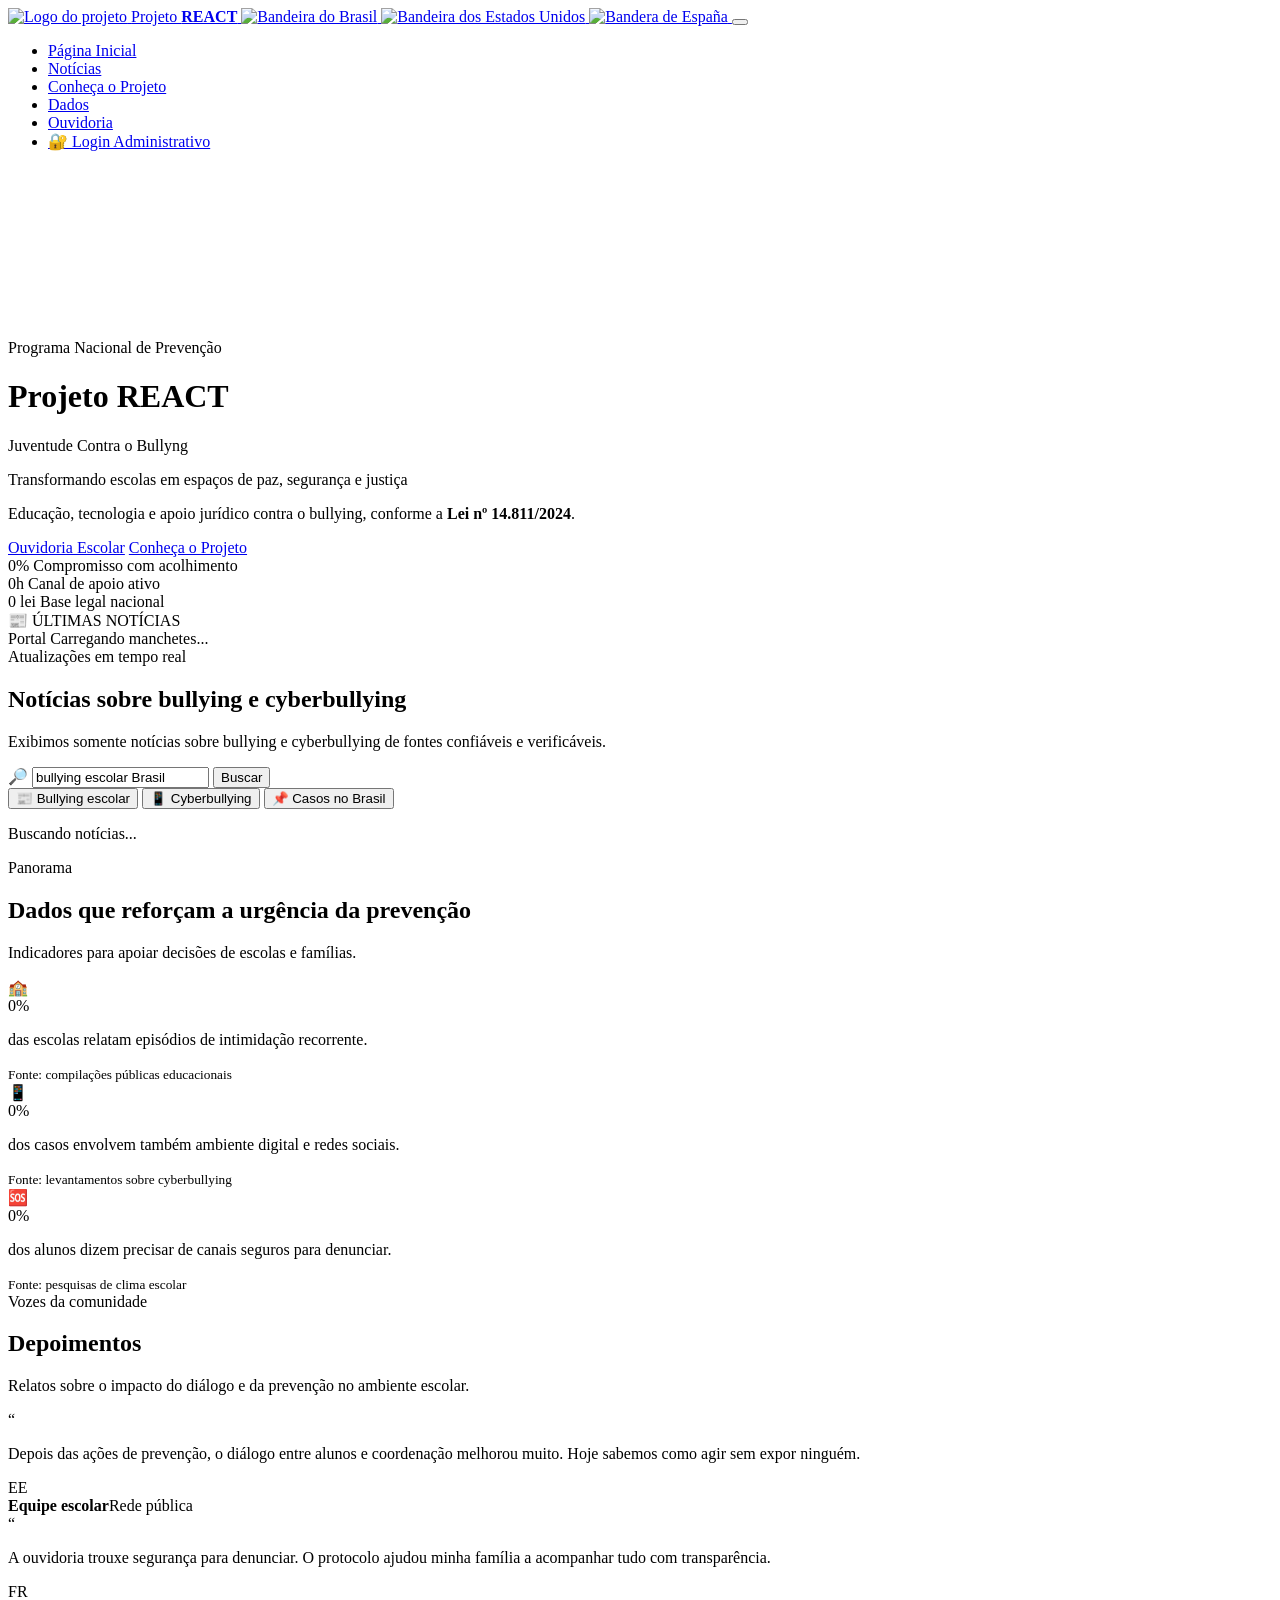
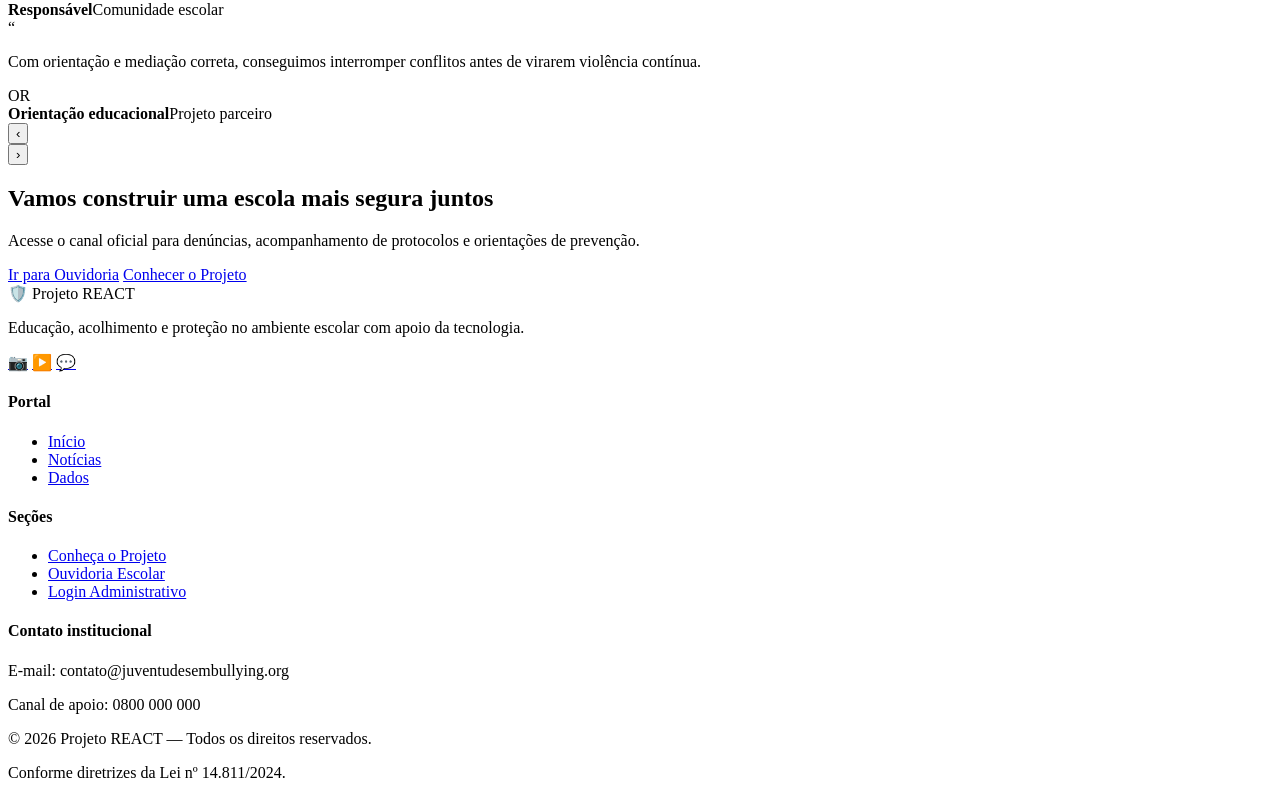
==== index.html @ 17a351f0 "Add files via upload" ====
<!DOCTYPE html>
<html lang="pt-BR">
<head>
  <meta charset="UTF-8">
  <meta name="viewport" content="width=device-width, initial-scale=1.0">
  <title>Projeto REACT — Transformando escolas em espaços de paz</title>
  <meta name="description" content="Portal Projeto REACT: ouvidoria escolar, notícias, orientação e prevenção conforme a Lei nº 14.811/2024.">
  <link rel="preconnect" href="https://fonts.googleapis.com">
  <link rel="preconnect" href="https://fonts.gstatic.com" crossorigin>
  <link href="https://fonts.googleapis.com/css2?family=Inter:wght@400;500;600;700;800&family=Sora:wght@600;700;800&display=swap" rel="stylesheet">
  <link rel="stylesheet" href="styles.css">
</head>
<body>
  <nav class="navbar" id="navbar">
    <div class="container nav-container">
      <a href="#inicio" class="nav-logo">
        <img src="assets/logo-projeto.png" alt="Logo do projeto" class="logo-project-image" loading="eager" decoding="async">
        <span class="logo-text">Projeto <strong>REACT</strong></span>
        <img src="https://upload.wikimedia.org/wikipedia/en/0/05/Flag_of_Brazil.svg" alt="Bandeira do Brasil" class="logo-flag js-lang-ptbr" title="Mudar idioma para Português (Brasil)" role="button" tabindex="0" loading="eager" decoding="async">
        <img src="https://upload.wikimedia.org/wikipedia/en/a/a4/Flag_of_the_United_States.svg" alt="Bandeira dos Estados Unidos" class="logo-flag js-lang-enus" title="Switch language to English (US)" role="button" tabindex="0" loading="eager" decoding="async">
        <img src="https://upload.wikimedia.org/wikipedia/en/9/9a/Flag_of_Spain.svg" alt="Bandera de España" class="logo-flag js-lang-eses" title="Cambiar idioma a Español (España)" role="button" tabindex="0" loading="eager" decoding="async">
      </a>

      <button class="nav-toggle" id="navToggle" type="button" aria-label="Abrir menu" aria-expanded="false">
        <span></span><span></span><span></span>
      </button>

      <ul class="nav-links" id="navLinks">
        <li><a href="index.html">Página Inicial</a></li>
        <li><a href="#noticias">Notícias</a></li>
        <li><a href="conheca-o-projeto.html">Conheça o Projeto</a></li>
        <li><a href="#dados">Dados</a></li>
        <li><a href="ouvidoria.html" class="nav-cta">Ouvidoria</a></li>
        <li><a href="ouvidoria.html?admin=1" class="nav-admin-cta" target="_blank" rel="noopener noreferrer">🔐 Login Administrativo</a></li>
      </ul>
    </div>
  </nav>

  <header class="hero" id="inicio">
    <canvas id="heroParticles" class="hero-particles" aria-hidden="true"></canvas>
    <div class="hero-bg-shapes" aria-hidden="true">
      <img src="assets/logo-projeto.png" alt="" class="hero-logo-bg" loading="lazy" decoding="async">
      <div class="shape shape-1"></div>
      <div class="shape shape-2"></div>
      <div class="shape shape-3"></div>
      <div class="shape shape-4"></div>
    </div>

    <div class="container hero-content">
      <div class="hero-badge">Programa Nacional de Prevenção</div>
      <h1 class="hero-title">
        <span class="hero-project">Projeto</span>
        <span class="hero-react">REACT</span>
      </h1>
      <p class="hero-under-title">Juventude Contra o Bullyng</p>
      <p class="hero-subtitle">Transformando escolas em espaços de paz, segurança e justiça</p>
      <p class="hero-desc">Educação, tecnologia e apoio jurídico contra o bullying, conforme a <strong>Lei nº 14.811/2024</strong>.</p>

      <div class="hero-actions">
        <a href="file:///Users/alinecristianedemenezes/Documents/site-juventude-sem-limites-site/ouvidoria.html" class="btn btn-primary btn-lg">Ouvidoria Escolar</a>
        <a href="conheca-o-projeto.html" class="btn btn-outline btn-lg">Conheça o Projeto</a>
      </div>

      <div class="hero-stats">
        <div class="stat">
          <span class="stat-number" data-target="100">0</span><span class="stat-suffix">%</span>
          <span class="stat-label">Compromisso com acolhimento</span>
        </div>
        <div class="stat">
          <span class="stat-number" data-target="24">0</span><span class="stat-suffix">h</span>
          <span class="stat-label">Canal de apoio ativo</span>
        </div>
        <div class="stat">
          <span class="stat-number" data-target="1">0</span><span class="stat-suffix"> lei</span>
          <span class="stat-label">Base legal nacional</span>
        </div>
      </div>
    </div>

    <a class="hero-scroll" href="#noticias" aria-label="Rolar para notícias">
      <span class="scroll-indicator"></span>
    </a>
  </header>

  <section class="news-ticker" aria-label="Notícias em destaque">
    <div class="news-ticker-label">📰 ÚLTIMAS NOTÍCIAS</div>
    <div class="news-ticker-track">
      <div class="news-ticker-content" id="tickerContent">
        <span class="ticker-item"><span class="ticker-source">Portal</span> Carregando manchetes...</span>
      </div>
    </div>
  </section>

  <section class="section" id="noticias">
    <div class="container">
      <div class="section-header">
        <span class="section-tag">Atualizações em tempo real</span>
        <h2 class="section-title">Notícias sobre <span class="text-gradient">bullying e cyberbullying</span></h2>
        <p class="section-desc">Exibimos somente notícias sobre bullying e cyberbullying de fontes confiáveis e verificáveis.</p>
      </div>

      <div class="news-search-wrapper">
        <span class="news-search-icon">🔎</span>
        <input id="newsSearchInput" type="text" value="bullying escolar Brasil" placeholder="Buscar dentro de fontes confiáveis (ex: bullying escolar, cyberbullying, lei 14.811)">
        <button id="newsSearchBtn" class="btn btn-primary" type="button">Buscar</button>
      </div>

      <div class="news-filters">
        <button type="button" class="news-filter active" data-query="bullying escolar Brasil">📰 Bullying escolar</button>
        <button type="button" class="news-filter" data-query="cyberbullying adolescentes Brasil">📱 Cyberbullying</button>
        <button type="button" class="news-filter" data-query="casos de bullying no Brasil">📌 Casos no Brasil</button>
      </div>

      <div class="news-grid" id="newsGrid">
        <div class="news-loading" id="newsLoading">
          <div class="news-spinner"></div>
          <p>Buscando notícias...</p>
        </div>
      </div>

      <div class="news-more" id="newsMore" hidden>
        <button type="button" id="loadMoreNews" class="btn btn-outline">Carregar mais notícias</button>
      </div>
    </div>
  </section>

  <section class="section section-dados" id="dados">
    <div class="container">
      <div class="section-header">
        <span class="section-tag">Panorama</span>
        <h2 class="section-title">Dados que reforçam a urgência da prevenção</h2>
        <p class="section-desc">Indicadores para apoiar decisões de escolas e famílias.</p>
      </div>
      <div class="dados-grid">
        <article class="dado-card">
          <div class="dado-icon">🏫</div>
          <span class="dado-number" data-target="65">0</span><span class="dado-suffix">%</span>
          <p class="dado-desc">das escolas relatam episódios de intimidação recorrente.</p>
          <small class="dado-source">Fonte: compilações públicas educacionais</small>
        </article>
        <article class="dado-card">
          <div class="dado-icon">📱</div>
          <span class="dado-number" data-target="42">0</span><span class="dado-suffix">%</span>
          <p class="dado-desc">dos casos envolvem também ambiente digital e redes sociais.</p>
          <small class="dado-source">Fonte: levantamentos sobre cyberbullying</small>
        </article>
        <article class="dado-card">
          <div class="dado-icon">🆘</div>
          <span class="dado-number" data-target="78">0</span><span class="dado-suffix">%</span>
          <p class="dado-desc">dos alunos dizem precisar de canais seguros para denunciar.</p>
          <small class="dado-source">Fonte: pesquisas de clima escolar</small>
        </article>
      </div>
    </div>
  </section>

  <section class="section section-depoimentos">
    <div class="container">
      <div class="section-header">
        <span class="section-tag">Vozes da comunidade</span>
        <h2 class="section-title">Depoimentos</h2>
        <p class="section-desc">Relatos sobre o impacto do diálogo e da prevenção no ambiente escolar.</p>
      </div>

      <div class="depoimentos-carousel">
        <div class="depoimentos-track" id="depoimentosTrack">
          <article class="depoimento-card">
            <div class="depoimento-quote">“</div>
            <p>Depois das ações de prevenção, o diálogo entre alunos e coordenação melhorou muito. Hoje sabemos como agir sem expor ninguém.</p>
            <div class="depoimento-author">
              <div class="depoimento-avatar">EE</div>
              <div><strong>Equipe escolar</strong><span>Rede pública</span></div>
            </div>
          </article>
          <article class="depoimento-card">
            <div class="depoimento-quote">“</div>
            <p>A ouvidoria trouxe segurança para denunciar. O protocolo ajudou minha família a acompanhar tudo com transparência.</p>
            <div class="depoimento-author">
              <div class="depoimento-avatar">FR</div>
              <div><strong>Responsável</strong><span>Comunidade escolar</span></div>
            </div>
          </article>
          <article class="depoimento-card">
            <div class="depoimento-quote">“</div>
            <p>Com orientação e mediação correta, conseguimos interromper conflitos antes de virarem violência contínua.</p>
            <div class="depoimento-author">
              <div class="depoimento-avatar">OR</div>
              <div><strong>Orientação educacional</strong><span>Projeto parceiro</span></div>
            </div>
          </article>
        </div>
      </div>

      <div class="carousel-controls">
        <button class="carousel-btn" id="prevBtn" type="button" aria-label="Depoimento anterior">‹</button>
        <div class="carousel-dots" id="carouselDots"></div>
        <button class="carousel-btn" id="nextBtn" type="button" aria-label="Próximo depoimento">›</button>
      </div>
    </div>
  </section>

  <section class="section section-cta">
    <div class="container cta-content">
      <h2>Vamos construir uma escola mais segura juntos</h2>
      <p>Acesse o canal oficial para denúncias, acompanhamento de protocolos e orientações de prevenção.</p>
      <div class="cta-actions">
        <a href="ouvidoria.html" class="btn btn-white btn-lg">Ir para Ouvidoria</a>
        <a href="conheca-o-projeto.html" class="btn btn-outline-white btn-lg">Conhecer o Projeto</a>
      </div>
    </div>
  </section>

  <footer class="footer">
    <div class="container">
      <div class="footer-grid">
        <div class="footer-about">
          <div class="footer-logo">
            <span class="logo-icon">🛡️</span>
            <span>Projeto REACT</span>
          </div>
          <p>Educação, acolhimento e proteção no ambiente escolar com apoio da tecnologia.</p>
          <div class="footer-social">
            <a href="#" aria-label="Instagram">📷</a>
            <a href="#" aria-label="YouTube">▶️</a>
            <a href="#" aria-label="WhatsApp">💬</a>
          </div>
        </div>
        <div class="footer-links">
          <h4>Portal</h4>
          <ul>
            <li><a href="#inicio">Início</a></li>
            <li><a href="#noticias">Notícias</a></li>
            <li><a href="#dados">Dados</a></li>
          </ul>
        </div>
        <div class="footer-links">
          <h4>Seções</h4>
          <ul>
            <li><a href="conheca-o-projeto.html">Conheça o Projeto</a></li>
            <li><a href="ouvidoria.html">Ouvidoria Escolar</a></li>
            <li><a href="ouvidoria.html?admin=1">Login Administrativo</a></li>
          </ul>
        </div>
        <div class="footer-contact">
          <h4>Contato institucional</h4>
          <p>E-mail: contato@juventudesembullying.org</p>
          <p>Canal de apoio: 0800 000 000</p>
        </div>
      </div>
      <div class="footer-bottom">
        <p>© 2026 Projeto REACT — Todos os direitos reservados.</p>
        <p>Conforme diretrizes da Lei nº 14.811/2024.</p>
      </div>
    </div>
  </footer>

  <script src="accessibility.js"></script>
  <script src="script.js"></script>
</body>
</html>
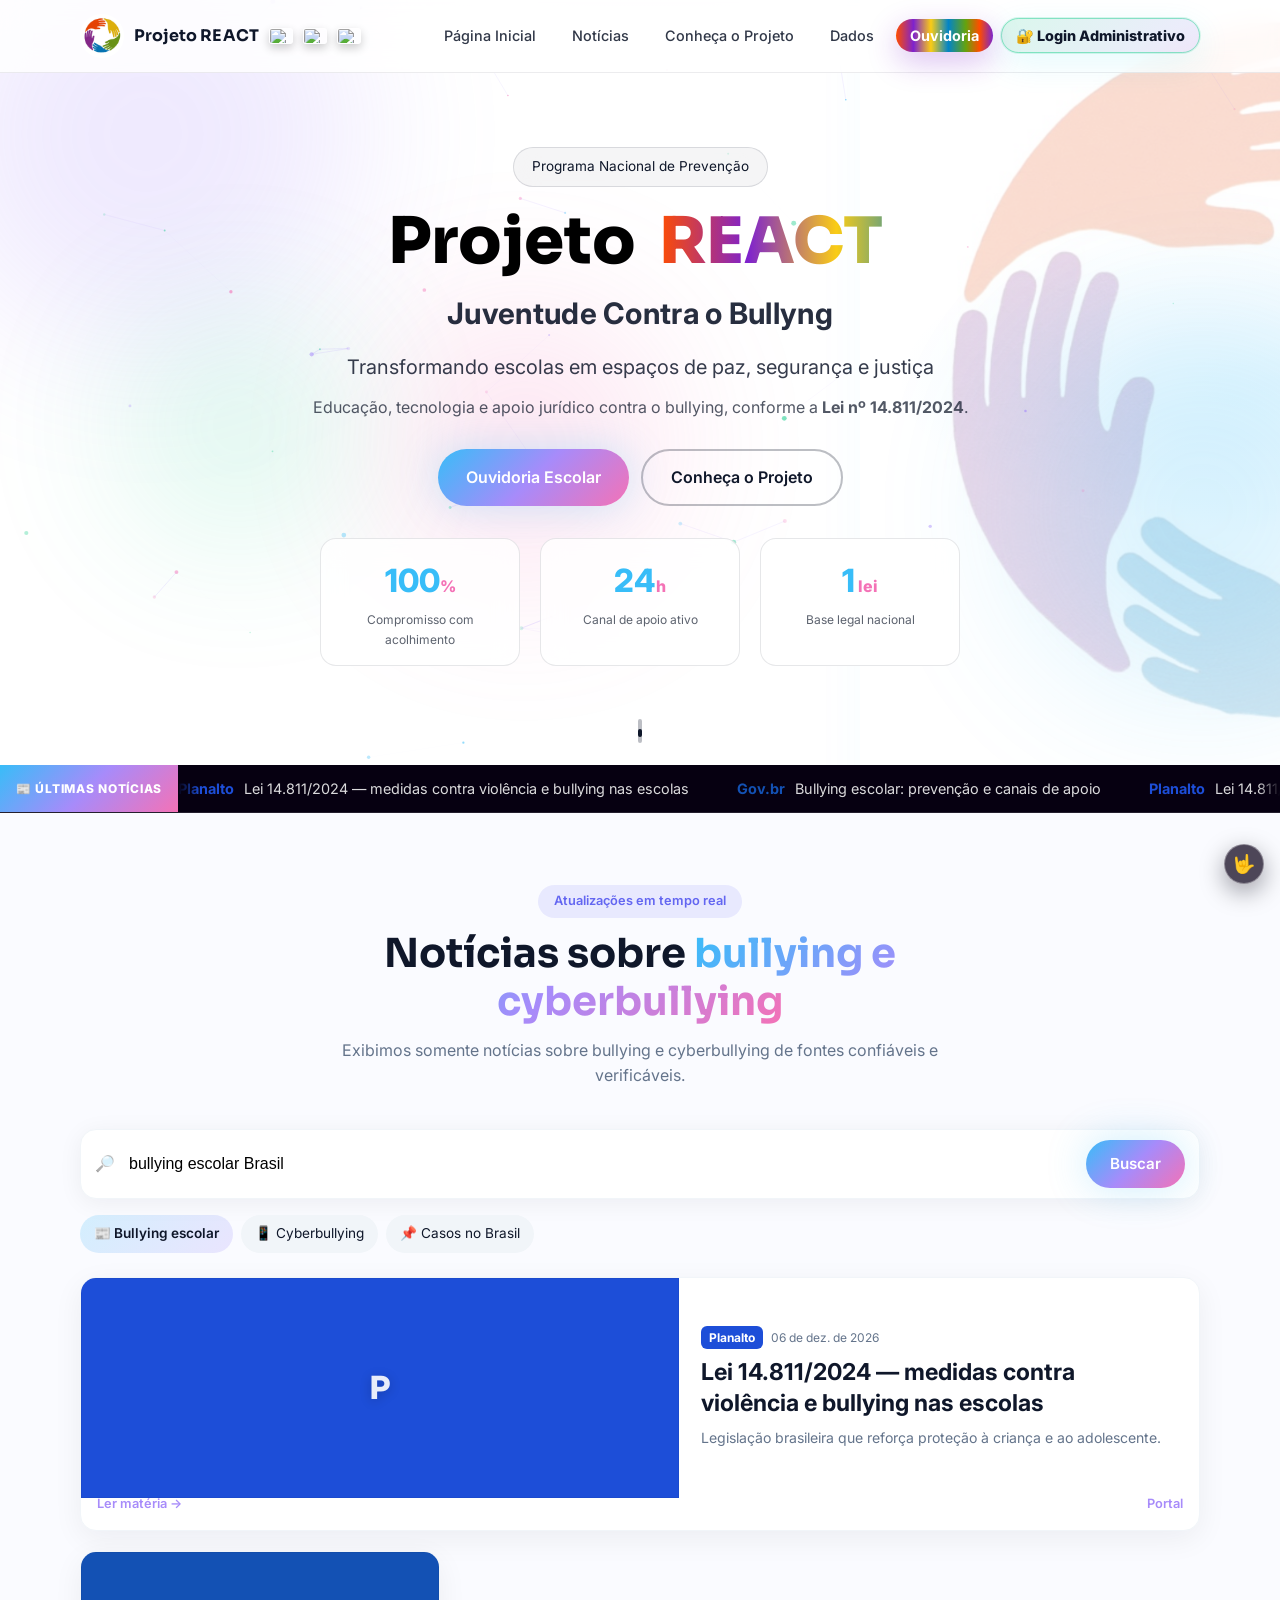
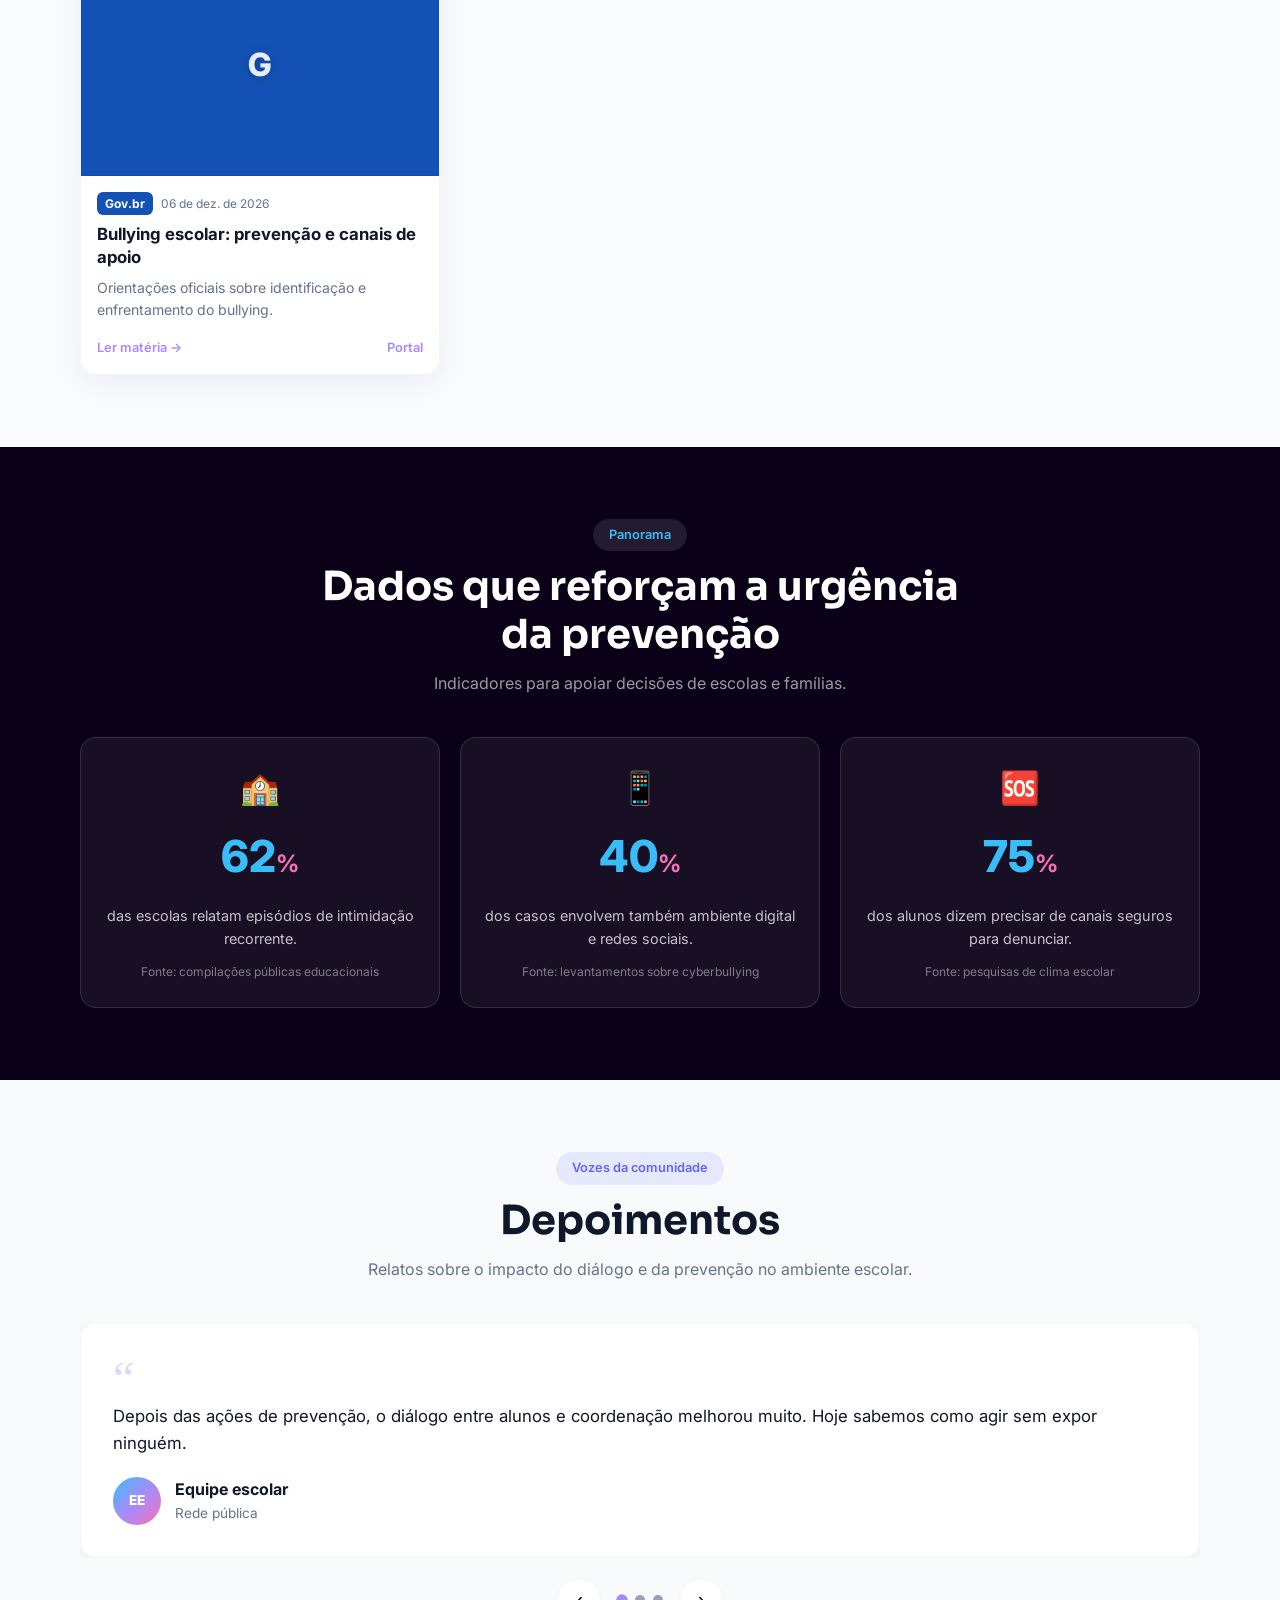
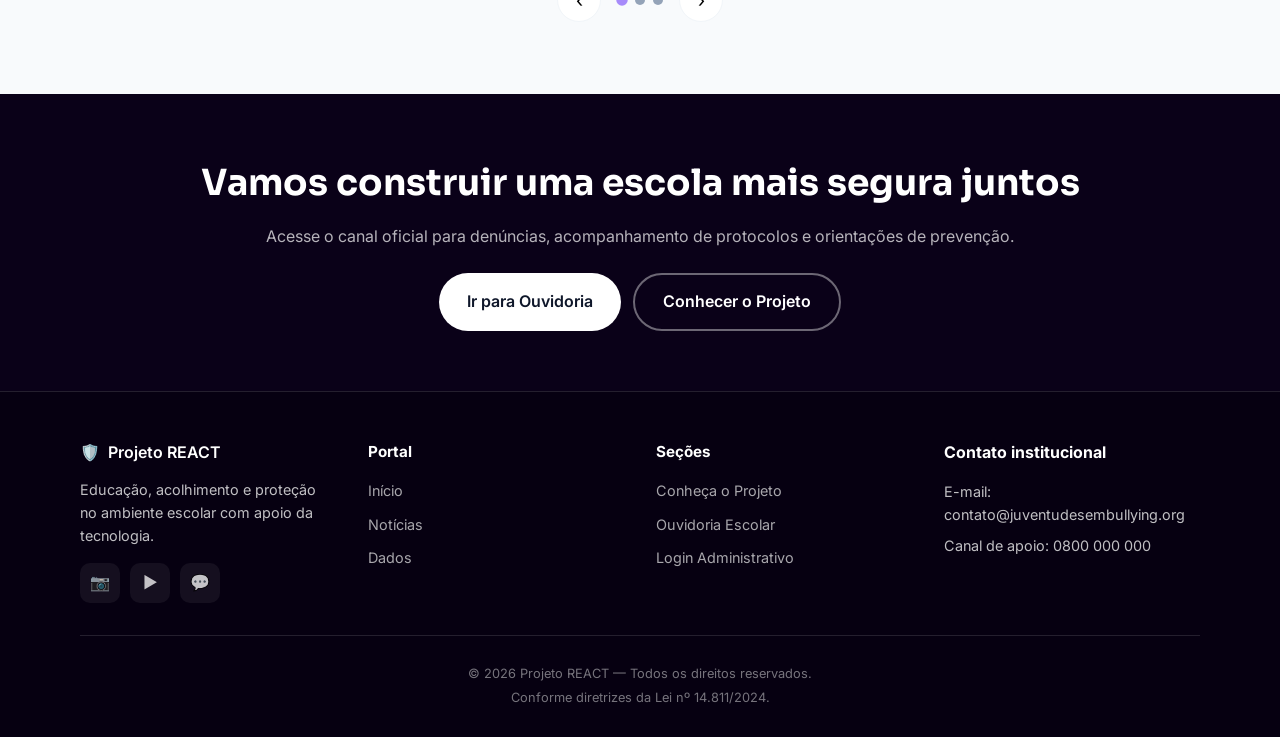
==== commit 0dc09e26: "Add files via upload" ====
--- a/index.html
+++ b/index.html
@@ -57,7 +57,7 @@
       <p class="hero-desc">Educação, tecnologia e apoio jurídico contra o bullying, conforme a <strong>Lei nº 14.811/2024</strong>.</p>
 
       <div class="hero-actions">
-        <a href="file:///Users/alinecristianedemenezes/Documents/site-juventude-sem-limites-site/ouvidoria.html" class="btn btn-primary btn-lg">Ouvidoria Escolar</a>
+        <a href="ouvidoria.html" class="btn btn-primary btn-lg">Ouvidoria Escolar</a>
         <a href="conheca-o-projeto.html" class="btn btn-outline btn-lg">Conheça o Projeto</a>
       </div>
 
--- a/styles.css
+++ b/styles.css
@@ -0,0 +1,989 @@
+/* ===== Juventude Sem Bullying — tema neon + responsivo ===== */
+:root {
+  --neon-blue: #38bdf8;
+  --neon-purple: #a78bfa;
+  --neon-pink: #f472b6;
+  --neon-green: #34d399;
+  --bg-dark: #0a0118;
+  --bg-darker: #060011;
+  --white: #fff;
+  --gray-50: #f8fafc;
+  --gray-100: #f1f5f9;
+  --gray-400: #94a3b8;
+  --gray-500: #64748b;
+  --gray-900: #0f172a;
+  --glass-bg: rgba(255, 255, 255, 0.06);
+  --glass-border: rgba(255, 255, 255, 0.12);
+  --gradient-neon: linear-gradient(135deg, var(--neon-blue), var(--neon-purple), var(--neon-pink));
+  --gradient-logo: linear-gradient(
+    90deg,
+    #ff4d00 0%,
+    #7e22ce 18%,
+    #facc15 36%,
+    #0284c7 54%,
+    #65a30d 72%,
+    #ff4d00 86%,
+    #7e22ce 100%
+  );
+  --shadow-neon: 0 0 40px rgba(56, 189, 248, 0.25);
+  --radius: 16px;
+  --radius-sm: 12px;
+  --transition: 0.25s ease;
+  --transition-bounce: 0.45s cubic-bezier(0.34, 1.56, 0.64, 1);
+  --container: min(1120px, calc(100% - 2rem));
+}
+
+*, *::before, *::after { box-sizing: border-box; }
+html { scroll-behavior: smooth; -webkit-text-size-adjust: 100%; }
+body {
+  margin: 0;
+  font-family: 'Inter', system-ui, sans-serif;
+  color: var(--gray-900);
+  background: #fafbff;
+  line-height: 1.6;
+  overflow-x: hidden;
+}
+img, video { max-width: 100%; height: auto; display: block; }
+a { color: inherit; text-decoration: none; }
+button { font: inherit; cursor: pointer; border: none; background: none; }
+.container { width: var(--container); margin-inline: auto; padding-inline: 0; }
+
+/* Navbar */
+.navbar {
+  position: fixed;
+  top: 0;
+  left: 0;
+  right: 0;
+  z-index: 1000;
+  padding: 14px 0;
+  background: rgba(255, 255, 255, 0.82);
+  backdrop-filter: blur(14px);
+  -webkit-backdrop-filter: blur(14px);
+  border-bottom: 1px solid rgba(15, 23, 42, 0.08);
+  transition: var(--transition);
+}
+.navbar.scrolled {
+  background: rgba(255, 255, 255, 0.95);
+  border-bottom: 1px solid rgba(15, 23, 42, 0.1);
+  box-shadow: 0 8px 32px rgba(15, 23, 42, 0.08);
+}
+.nav-container {
+  display: flex;
+  align-items: center;
+  justify-content: space-between;
+  gap: 1rem;
+  width: var(--container);
+  margin-inline: auto;
+}
+.nav-logo {
+  display: flex;
+  align-items: center;
+  gap: 10px;
+  color: var(--gray-900);
+  font-weight: 600;
+  font-size: 1rem;
+  z-index: 2;
+}
+.logo-text {
+  font-family: 'Sora', 'Inter', system-ui, sans-serif;
+  font-weight: 700;
+  letter-spacing: 0.01em;
+}
+.logo-project-image {
+  width: 44px;
+  height: 44px;
+  object-fit: cover;
+  border-radius: 50%;
+  flex-shrink: 0;
+  animation: logoSpin 16s linear infinite;
+}
+@keyframes logoSpin {
+  from { transform: rotate(0deg); }
+  to { transform: rotate(360deg); }
+}
+.logo-flag {
+  width: 24px;
+  height: 16px;
+  object-fit: cover;
+  border-radius: 3px;
+  border: 1px solid rgba(255, 255, 255, 0.35);
+  box-shadow: 0 4px 10px rgba(0, 0, 0, 0.2);
+  flex-shrink: 0;
+  cursor: pointer;
+  transition: transform 0.2s ease, box-shadow 0.2s ease;
+}
+.logo-flag:hover { transform: translateY(-1px) scale(1.03); box-shadow: 0 8px 16px rgba(0, 0, 0, 0.28); }
+.logo-flag:focus-visible { outline: 2px solid #22d3ee; outline-offset: 2px; }
+.nav-toggle {
+  display: none;
+  flex-direction: column;
+  gap: 5px;
+  padding: 8px;
+  z-index: 2;
+}
+.nav-toggle span {
+  display: block;
+  width: 24px;
+  height: 2px;
+  background: var(--gray-900);
+  border-radius: 2px;
+  transition: var(--transition);
+}
+.nav-links {
+  display: flex;
+  align-items: center;
+  gap: 8px;
+  list-style: none;
+  margin: 0;
+  padding: 0;
+}
+.nav-links a {
+  color: rgba(15, 23, 42, 0.86);
+  padding: 8px 14px;
+  border-radius: 999px;
+  font-size: 0.9rem;
+  font-weight: 500;
+  transition: var(--transition);
+}
+.nav-links a:hover { color: var(--gray-900); background: rgba(15, 23, 42, 0.08); }
+.nav-cta {
+  background: var(--gradient-logo) !important;
+  color: var(--white) !important;
+  font-weight: 700 !important;
+  box-shadow: 0 10px 30px rgba(126, 34, 206, 0.28);
+  background-size: 220% auto;
+  animation: navCtaPulse 1.9s ease-out infinite, navCtaGradient 8s linear infinite;
+}
+.nav-cta:hover { filter: brightness(1.08); transform: translateY(-1px); }
+@keyframes navCtaGradient {
+  0%, 100% { background-position: 0% center; }
+  50% { background-position: 100% center; }
+}
+
+@keyframes navCtaPulse {
+  0% {
+    box-shadow:
+      0 0 0 0 rgba(56, 189, 248, 0.55),
+      0 0 32px rgba(56, 189, 248, 0.2);
+  }
+  70% {
+    box-shadow:
+      0 0 0 12px rgba(56, 189, 248, 0),
+      0 0 40px rgba(167, 139, 250, 0.28);
+  }
+  100% {
+    box-shadow:
+      0 0 0 0 rgba(56, 189, 248, 0),
+      0 0 32px rgba(56, 189, 248, 0.2);
+  }
+}
+
+.nav-admin-cta {
+  background: linear-gradient(135deg, rgba(52,211,153,0.18), rgba(167,139,250,0.18)) !important;
+  border: 1px solid rgba(52, 211, 153, 0.55);
+  color: var(--gray-900) !important;
+  font-weight: 800 !important;
+  box-shadow: 0 0 0 1px rgba(52, 211, 153, 0.18), 0 10px 34px rgba(34, 211, 238, 0.12);
+}
+.nav-admin-cta:hover { filter: brightness(1.1); transform: translateY(-1px); }
+
+/* Hero */
+.hero {
+  min-height: min(85vh, 900px);
+  display: flex;
+  flex-direction: column;
+  align-items: center;
+  justify-content: center;
+  position: relative;
+  background: #fff;
+  overflow: hidden;
+  padding: clamp(88px, 12vw, 120px) 0 clamp(48px, 8vw, 72px);
+}
+.hero-particles {
+  position: absolute;
+  inset: 0;
+  width: 100%;
+  height: 100%;
+  pointer-events: none;
+  z-index: 1;
+}
+.hero-bg-shapes { position: absolute; inset: 0; z-index: 0; pointer-events: none; }
+.hero-logo-bg {
+  position: absolute;
+  right: -37.5%;
+  top: 50%;
+  width: 75%;
+  max-width: 900px;
+  height: auto;
+  transform: translateY(-50%);
+  opacity: 0.18;
+  filter: drop-shadow(0 10px 28px rgba(56, 189, 248, 0.2));
+  animation: heroLogoSpin 36s linear infinite;
+}
+.shape {
+  position: absolute;
+  border-radius: 50%;
+  filter: blur(80px);
+  opacity: 0.18;
+  animation: morphFloat 18s ease-in-out infinite;
+}
+.shape-1 { width: 40vw; max-width: 420px; height: 40vw; max-height: 420px; background: var(--neon-purple); top: -10%; left: -5%; }
+.shape-2 { width: 35vw; max-width: 360px; height: 35vw; max-height: 360px; background: var(--neon-blue); bottom: 10%; right: -8%; animation-delay: -6s; }
+.shape-3 { width: 25vw; max-width: 280px; height: 25vw; max-height: 280px; background: var(--neon-pink); top: 40%; left: 30%; animation-delay: -12s; }
+.shape-4 { width: 20vw; max-width: 220px; height: 20vw; max-height: 220px; background: var(--neon-green); bottom: 30%; left: 10%; animation-delay: -3s; }
+@keyframes morphFloat {
+  0%, 100% { transform: translate(0, 0) scale(1); }
+  33% { transform: translate(4%, -3%) scale(1.05); }
+  66% { transform: translate(-3%, 4%) scale(0.95); }
+}
+@keyframes heroLogoSpin {
+  from { transform: translateY(-50%) rotate(0deg); }
+  to { transform: translateY(-50%) rotate(360deg); }
+}
+.hero::before {
+  content: '';
+  position: absolute;
+  inset: 0;
+  background:
+    radial-gradient(ellipse 80% 50% at 50% -20%, rgba(167, 139, 250, 0.16), transparent 55%),
+    radial-gradient(ellipse 60% 40% at 100% 50%, rgba(56, 189, 248, 0.12), transparent 50%);
+  z-index: 0;
+  animation: aurora 12s ease infinite alternate;
+}
+@keyframes aurora {
+  from { opacity: 0.85; }
+  to { opacity: 1; }
+}
+.hero-content {
+  position: relative;
+  z-index: 2;
+  text-align: center;
+  color: var(--gray-900);
+}
+.hero-badge {
+  display: inline-block;
+  padding: 8px 18px;
+  border-radius: 999px;
+  background: rgba(15, 23, 42, 0.04);
+  border: 1px solid rgba(15, 23, 42, 0.12);
+  backdrop-filter: blur(12px);
+  font-size: 0.85rem;
+  margin-bottom: 1.25rem;
+}
+.hero-title {
+  font-family: 'Sora', 'Inter', system-ui, sans-serif;
+  font-size: clamp(2.25rem, 7vw, 4rem);
+  font-weight: 800;
+  line-height: 1.1;
+  margin: 0 0 1rem;
+}
+.hero-project { color: #000; }
+.hero-react {
+  margin: 0 0.15em;
+  background: linear-gradient(
+    90deg,
+    #ff4d00 0%,
+    #7e22ce 18%,
+    #facc15 36%,
+    #0284c7 54%,
+    #65a30d 72%,
+    #ff4d00 86%,
+    #7e22ce 100%
+  );
+  -webkit-background-clip: text;
+  background-clip: text;
+  color: transparent;
+  animation: gradientText 8s linear infinite;
+  background-size: 220% auto;
+}
+.hero-under-title {
+  margin: -0.2rem 0 0.85rem;
+  font-size: clamp(1.25rem, 3.2vw, 1.85rem);
+  color: rgba(15, 23, 42, 0.9);
+  font-weight: 700;
+  letter-spacing: 0.01em;
+}
+@keyframes gradientText {
+  0%, 100% { background-position: 0% center; }
+  50% { background-position: 100% center; }
+}
+.hero-subtitle {
+  font-size: clamp(1rem, 2.5vw, 1.25rem);
+  color: rgba(15, 23, 42, 0.84);
+  margin: 0 0 0.75rem;
+}
+.hero-desc {
+  max-width: none;
+  margin: 0 auto 1.75rem;
+  color: rgba(15, 23, 42, 0.72);
+  font-size: clamp(0.85rem, 2vw, 1rem);
+  padding-inline: 0.5rem;
+  white-space: nowrap;
+}
+.hero-actions {
+  display: flex;
+  flex-wrap: wrap;
+  gap: 12px;
+  justify-content: center;
+  margin-bottom: 2rem;
+}
+.btn {
+  display: inline-flex;
+  align-items: center;
+  justify-content: center;
+  gap: 8px;
+  padding: 12px 24px;
+  border-radius: 999px;
+  font-weight: 600;
+  font-size: 0.95rem;
+  transition: var(--transition-bounce);
+}
+.btn-lg { padding: 14px 28px; font-size: 1rem; }
+.btn-primary {
+  background: var(--gradient-neon);
+  color: var(--white);
+  box-shadow: var(--shadow-neon);
+  position: relative;
+  overflow: hidden;
+}
+.btn-primary:hover { transform: translateY(-3px) scale(1.02); box-shadow: 0 12px 40px rgba(167, 139, 250, 0.35); }
+.btn-outline {
+  border: 2px solid rgba(255, 255, 255, 0.35);
+  color: var(--white);
+  background: transparent;
+}
+.hero .btn-outline {
+  border-color: rgba(15, 23, 42, 0.28);
+  color: var(--gray-900);
+}
+.btn-outline:hover { border-color: var(--neon-blue); background: rgba(56, 189, 248, 0.12); }
+.hero-stats {
+  display: grid;
+  grid-template-columns: repeat(3, 1fr);
+  gap: clamp(10px, 3vw, 20px);
+  max-width: 640px;
+  margin-inline: auto;
+}
+.stat {
+  padding: 16px 12px;
+  border-radius: var(--radius);
+  background: rgba(255, 255, 255, 0.78);
+  border: 1px solid rgba(15, 23, 42, 0.1);
+  backdrop-filter: blur(12px);
+  transition: var(--transition);
+}
+.stat:hover { transform: translateY(-3px); box-shadow: 0 8px 32px rgba(56, 189, 248, 0.2); }
+.stat-number { font-size: clamp(1.5rem, 4vw, 2rem); font-weight: 800; color: var(--neon-blue); }
+.stat-suffix { font-weight: 800; color: var(--neon-pink); }
+.stat-label { display: block; font-size: 0.75rem; color: rgba(15, 23, 42, 0.68); margin-top: 4px; }
+.hero-scroll { position: absolute; bottom: 20px; left: 50%; transform: translateX(-50%); z-index: 2; }
+.scroll-indicator {
+  width: 28px;
+  height: 44px;
+  border: 2px solid rgba(15, 23, 42, 0.28);
+  border-radius: 14px;
+  position: relative;
+}
+.scroll-indicator::after {
+  content: '';
+  position: absolute;
+  top: 8px;
+  left: 50%;
+  width: 4px;
+  height: 8px;
+  margin-left: -2px;
+  background: var(--gray-900);
+  border-radius: 2px;
+  animation: scrollDot 1.5s ease infinite;
+}
+@keyframes scrollDot {
+  0%, 100% { opacity: 1; transform: translateY(0); }
+  50% { opacity: 0.4; transform: translateY(12px); }
+}
+
+/* News ticker */
+.news-ticker {
+  display: flex;
+  align-items: stretch;
+  background: var(--bg-darker);
+  border-bottom: 1px solid var(--glass-border);
+  overflow: hidden;
+}
+.news-ticker-label {
+  flex-shrink: 0;
+  display: flex;
+  align-items: center;
+  gap: 8px;
+  padding: 12px 16px;
+  font-size: 0.75rem;
+  font-weight: 800;
+  letter-spacing: 0.06em;
+  color: var(--white);
+  background: var(--gradient-neon);
+}
+.news-ticker-track { flex: 1; overflow: hidden; mask-image: linear-gradient(90deg, transparent, black 2%, black 98%, transparent); }
+.news-ticker-content {
+  display: flex;
+  gap: 3rem;
+  padding: 12px 0;
+  width: max-content;
+  animation: ticker 40s linear infinite;
+}
+.news-ticker:hover .news-ticker-content { animation-play-state: paused; }
+@keyframes ticker {
+  from { transform: translateX(0); }
+  to { transform: translateX(-50%); }
+}
+.ticker-item {
+  white-space: nowrap;
+  color: rgba(255, 255, 255, 0.85);
+  font-size: 0.9rem;
+}
+.ticker-source { font-weight: 700; margin-right: 6px; }
+
+/* Sections */
+.section { padding: clamp(48px, 8vw, 72px) 0; }
+.section-header { text-align: center; max-width: 640px; margin: 0 auto clamp(28px, 5vw, 40px); }
+.section-tag {
+  display: inline-block;
+  padding: 6px 16px;
+  border-radius: 999px;
+  background: rgba(99, 102, 241, 0.12);
+  color: #6366f1;
+  font-size: 0.8rem;
+  font-weight: 600;
+  margin-bottom: 12px;
+}
+.section-title {
+  font-family: 'Sora', 'Inter', system-ui, sans-serif;
+  font-size: clamp(1.75rem, 4vw, 2.5rem);
+  margin: 0 0 12px;
+  line-height: 1.2;
+}
+.section-desc { margin: 0; color: var(--gray-500); font-size: 1rem; }
+.text-gradient {
+  background: var(--gradient-neon);
+  -webkit-background-clip: text;
+  background-clip: text;
+  color: transparent;
+}
+
+/* News section */
+.news-search-wrapper {
+  display: flex;
+  flex-wrap: wrap;
+  align-items: center;
+  gap: 10px;
+  padding: 10px 14px;
+  background: var(--white);
+  border-radius: var(--radius);
+  border: 1px solid var(--gray-100);
+  box-shadow: 0 4px 24px rgba(15, 23, 42, 0.06);
+  margin-bottom: 16px;
+  transition: var(--transition);
+}
+.news-search-wrapper:focus-within {
+  border-color: var(--neon-blue);
+  box-shadow: 0 0 0 3px rgba(56, 189, 248, 0.2), var(--shadow-neon);
+}
+.news-search-icon { opacity: 0.5; }
+#newsSearchInput {
+  flex: 1;
+  min-width: 0;
+  border: none;
+  outline: none;
+  font-size: 1rem;
+  padding: 8px 4px;
+}
+.news-filters {
+  display: flex;
+  flex-wrap: wrap;
+  gap: 8px;
+  margin-bottom: 24px;
+}
+.news-filter {
+  padding: 8px 14px;
+  border-radius: 999px;
+  font-size: 0.85rem;
+  background: var(--gray-100);
+  color: var(--gray-900);
+  transition: var(--transition);
+}
+.news-filter:hover, .news-filter.active {
+  background: linear-gradient(135deg, rgba(56, 189, 248, 0.2), rgba(167, 139, 250, 0.2));
+  color: var(--gray-900);
+  font-weight: 600;
+}
+.news-grid {
+  display: grid;
+  grid-template-columns: repeat(auto-fill, minmax(min(100%, 280px), 1fr));
+  gap: 20px;
+  align-items: stretch;
+}
+@media (min-width: 900px) {
+  .news-card-featured {
+    grid-column: 1 / -1;
+    display: grid;
+    grid-template-columns: minmax(0, 1.15fr) minmax(0, 1fr);
+    gap: 0;
+    align-items: stretch;
+  }
+  .news-card-featured .news-card-link {
+    display: contents;
+  }
+  .news-card-featured .news-card-img-wrap {
+    aspect-ratio: auto;
+    min-height: 220px;
+    max-height: 320px;
+  }
+  .news-card-featured .news-card-img {
+    min-height: 220px;
+    max-height: 320px;
+  }
+  .news-card-featured .news-card-body {
+    padding: 20px 22px;
+    display: flex;
+    flex-direction: column;
+    justify-content: center;
+  }
+  .news-card-featured .news-card-title {
+    font-size: clamp(1.15rem, 2.2vw, 1.45rem);
+  }
+  .news-card-featured .news-card-footer {
+    grid-column: 1 / -1;
+    padding-top: 0;
+    margin-top: -4px;
+  }
+}
+.news-loading {
+  grid-column: 1 / -1;
+  text-align: center;
+  padding: 48px;
+  color: var(--gray-500);
+}
+.news-spinner {
+  width: 40px;
+  height: 40px;
+  margin: 0 auto 12px;
+  border: 3px solid var(--gray-100);
+  border-top-color: var(--neon-purple);
+  border-radius: 50%;
+  animation: spin 0.8s linear infinite;
+}
+@keyframes spin { to { transform: rotate(360deg); } }
+.news-card {
+  background: var(--white);
+  border-radius: var(--radius);
+  overflow: hidden;
+  border: 1px solid var(--gray-100);
+  box-shadow: 0 8px 30px rgba(15, 23, 42, 0.06);
+  transition: var(--transition-bounce);
+}
+.news-card:hover { transform: translateY(-6px) scale(1.01); box-shadow: 0 16px 48px rgba(99, 102, 241, 0.12); }
+.news-card-link { display: block; color: inherit; }
+.news-card-img-wrap {
+  aspect-ratio: 16 / 10;
+  overflow: hidden;
+  background: linear-gradient(145deg, #e2e8f0 0%, #f1f5f9 100%);
+  position: relative;
+}
+.news-card-img-wrap::after {
+  content: '';
+  position: absolute;
+  inset: 0;
+  pointer-events: none;
+  box-shadow: inset 0 0 0 1px rgba(15, 23, 42, 0.06);
+}
+.news-card-img {
+  width: 100%;
+  height: 100%;
+  min-height: 160px;
+  object-fit: cover;
+  object-position: center 28%;
+  transition: transform 0.5s var(--transition-bounce);
+}
+.news-card:hover .news-card-img { transform: scale(1.04); }
+.news-card-img-placeholder {
+  width: 100%;
+  height: 100%;
+  min-height: 160px;
+  display: flex;
+  align-items: center;
+  justify-content: center;
+  font-size: 2.5rem;
+  color: rgba(255, 255, 255, 0.9);
+  background-size: 200% 200%;
+  animation: placeholderShift 8s ease infinite;
+}
+@keyframes placeholderShift {
+  0%, 100% { background-position: 0% 50%; }
+  50% { background-position: 100% 50%; }
+}
+.placeholder-initial { font-weight: 800; font-size: 2rem; text-shadow: 0 2px 12px rgba(0, 0, 0, 0.2); }
+.news-card-body { padding: 16px; }
+.news-card-meta { font-size: 0.75rem; color: var(--gray-500); margin-bottom: 8px; display: flex; flex-wrap: wrap; gap: 8px; align-items: center; }
+.news-card-source {
+  font-weight: 700;
+  padding: 2px 8px;
+  border-radius: 6px;
+  color: var(--white);
+}
+.news-card-title { font-size: 1.05rem; font-weight: 700; margin: 0 0 8px; line-height: 1.35; }
+.news-card-excerpt { font-size: 0.88rem; color: var(--gray-500); margin: 0; display: -webkit-box; -webkit-line-clamp: 3; -webkit-box-orient: vertical; overflow: hidden; }
+.news-card-footer {
+  padding: 0 16px 16px;
+  display: flex;
+  flex-wrap: wrap;
+  gap: 10px;
+  justify-content: space-between;
+  align-items: center;
+}
+.news-card-portal { font-size: 0.8rem; color: var(--neon-purple); font-weight: 600; }
+.news-more { text-align: center; margin-top: 28px; }
+.news-more[hidden] { display: none !important; }
+
+/* About */
+.about-grid {
+  display: grid;
+  grid-template-columns: repeat(auto-fit, minmax(min(100%, 260px), 1fr));
+  gap: 20px;
+}
+.about-card {
+  padding: 28px;
+  border-radius: var(--radius);
+  background: var(--white);
+  border: 1px solid var(--gray-100);
+  transition: var(--transition-bounce);
+}
+.about-card:hover { transform: translateY(-6px); box-shadow: 0 16px 40px rgba(15, 23, 42, 0.08); }
+.about-icon { font-size: 2rem; margin-bottom: 12px; }
+.about-card h3 { margin: 0 0 10px; font-size: 1.2rem; }
+.about-card p { margin: 0; color: var(--gray-500); font-size: 0.95rem; }
+
+/* Dados */
+.section-dados {
+  background: var(--bg-dark);
+  color: var(--white);
+  position: relative;
+  overflow: hidden;
+}
+.section-dados .section-tag { background: rgba(255, 255, 255, 0.1); color: var(--neon-blue); }
+.section-dados .section-title { color: var(--white); }
+.section-dados .section-desc { color: rgba(255, 255, 255, 0.6); }
+.dados-grid {
+  display: grid;
+  grid-template-columns: repeat(auto-fit, minmax(min(100%, 220px), 1fr));
+  gap: 20px;
+}
+.dado-card {
+  padding: 24px;
+  border-radius: var(--radius);
+  background: var(--glass-bg);
+  border: 1px solid var(--glass-border);
+  text-align: center;
+  transition: var(--transition);
+}
+.dado-card:hover { box-shadow: 0 8px 32px rgba(56, 189, 248, 0.15); transform: translateY(-4px); }
+.dado-icon { font-size: 2rem; margin-bottom: 8px; }
+.dado-number { font-size: clamp(2rem, 5vw, 2.75rem); font-weight: 800; color: var(--neon-blue); display: inline; }
+.dado-suffix { font-size: 1.5rem; font-weight: 700; color: var(--neon-pink); }
+.dado-desc { margin: 12px 0 8px; font-size: 0.9rem; color: rgba(255, 255, 255, 0.75); }
+.dado-source { font-size: 0.75rem; color: rgba(255, 255, 255, 0.45); }
+
+/* Depoimentos */
+.section-depoimentos { background: var(--gray-50); }
+.depoimentos-carousel { position: relative; overflow: hidden; }
+.depoimentos-track {
+  display: flex;
+  transition: transform 0.45s ease;
+}
+.depoimento-card {
+  flex: 0 0 100%;
+  padding: 32px;
+  background: var(--white);
+  border-radius: var(--radius);
+  border: 1px solid var(--gray-100);
+  box-shadow: 0 8px 30px rgba(15, 23, 42, 0.05);
+}
+.depoimento-quote { font-size: 3rem; line-height: 1; color: var(--neon-purple); opacity: 0.35; font-family: Georgia, serif; }
+.depoimento-card p { font-size: 1.05rem; margin: 0 0 20px; color: var(--gray-900); }
+.depoimento-author { display: flex; align-items: center; gap: 14px; }
+.depoimento-avatar {
+  width: 48px;
+  height: 48px;
+  border-radius: 50%;
+  background: var(--gradient-neon);
+  color: var(--white);
+  display: flex;
+  align-items: center;
+  justify-content: center;
+  font-weight: 800;
+  font-size: 0.85rem;
+}
+.depoimento-author strong { display: block; }
+.depoimento-author span { display: block; font-size: 0.85rem; color: var(--gray-500); }
+.carousel-controls {
+  display: flex;
+  align-items: center;
+  justify-content: center;
+  gap: 16px;
+  margin-top: 20px;
+}
+.carousel-btn {
+  width: 44px;
+  height: 44px;
+  border-radius: 50%;
+  background: var(--white);
+  border: 1px solid var(--gray-100);
+  font-size: 1.2rem;
+  transition: var(--transition);
+}
+.carousel-btn:hover { background: var(--gray-100); }
+.carousel-dots { display: flex; gap: 8px; }
+.carousel-dot {
+  width: 10px;
+  height: 10px;
+  border-radius: 50%;
+  background: var(--gray-400);
+  cursor: pointer;
+  border: none;
+  padding: 0;
+}
+.carousel-dot.active { background: var(--neon-purple); transform: scale(1.15); }
+
+/* CTA */
+.section-cta {
+  background: var(--bg-dark);
+  padding: clamp(40px, 8vw, 60px) 0;
+  position: relative;
+  overflow: hidden;
+}
+.cta-content { text-align: center; color: var(--white); position: relative; z-index: 1; }
+.cta-content h2 { font-family: 'Sora', 'Inter', system-ui, sans-serif; font-size: clamp(1.5rem, 4vw, 2.25rem); margin: 0 0 12px; }
+.cta-content p { color: rgba(255, 255, 255, 0.7); margin: 0 0 24px; }
+.cta-actions { display: flex; flex-wrap: wrap; gap: 12px; justify-content: center; }
+.btn-white {
+  background: var(--white);
+  color: var(--gray-900);
+}
+.btn-white:hover { transform: translateY(-2px); box-shadow: 0 12px 32px rgba(255, 255, 255, 0.2); }
+.btn-outline-white {
+  border: 2px solid rgba(255, 255, 255, 0.4);
+  color: var(--white);
+}
+.btn-outline-white:hover { background: rgba(255, 255, 255, 0.1); }
+
+/* Footer */
+.footer {
+  background: var(--bg-darker);
+  color: rgba(255, 255, 255, 0.75);
+  padding: 48px 0 24px;
+  border-top: 1px solid var(--glass-border);
+}
+.footer-grid {
+  display: grid;
+  grid-template-columns: repeat(auto-fit, minmax(min(100%, 200px), 1fr));
+  gap: 32px;
+  margin-bottom: 32px;
+}
+.footer-logo { display: flex; align-items: center; gap: 8px; color: var(--white); font-weight: 600; margin-bottom: 12px; }
+.footer-about p { font-size: 0.9rem; margin: 0 0 16px; }
+.footer-social { display: flex; gap: 10px; }
+.footer-social a {
+  width: 40px;
+  height: 40px;
+  display: flex;
+  align-items: center;
+  justify-content: center;
+  border-radius: 10px;
+  background: var(--glass-bg);
+  transition: var(--transition);
+}
+.footer-social a:hover { box-shadow: 0 0 20px rgba(56, 189, 248, 0.35); transform: translateY(-2px); }
+.footer-links h4 { color: var(--white); margin: 0 0 14px; font-size: 0.95rem; }
+.footer-links ul { list-style: none; margin: 0; padding: 0; }
+.footer-links li { margin-bottom: 8px; }
+.footer-links a { font-size: 0.9rem; color: rgba(255, 255, 255, 0.65); }
+.footer-links a:hover { color: var(--neon-blue); }
+.footer-contact h4 { color: var(--white); margin: 0 0 14px; }
+.footer-contact p { margin: 0 0 8px; font-size: 0.9rem; }
+.footer-bottom {
+  padding-top: 24px;
+  border-top: 1px solid var(--glass-border);
+  text-align: center;
+  font-size: 0.8rem;
+  color: rgba(255, 255, 255, 0.45);
+}
+.footer-bottom p { margin: 4px 0; }
+
+/* Fade in */
+.fade-in {
+  opacity: 0;
+  transform: translateY(20px);
+  transition: opacity 0.6s ease, transform 0.6s ease;
+}
+.fade-in.visible { opacity: 1; transform: translateY(0); }
+
+/* ===== Mobile / tablet ===== */
+@media (max-width: 900px) {
+  .hero-stats { grid-template-columns: 1fr; max-width: 280px; }
+}
+
+@media (max-width: 768px) {
+  .nav-toggle { display: flex; }
+  .nav-links {
+    position: fixed;
+    inset: 0;
+    top: 0;
+    flex-direction: column;
+    justify-content: center;
+    background: rgba(255, 255, 255, 0.97);
+    backdrop-filter: blur(12px);
+    gap: 8px;
+    padding: 80px 24px 24px;
+    transform: translateX(100%);
+    transition: transform 0.35s ease;
+  }
+  .nav-links.open { transform: translateX(0); }
+  .nav-links a { color: rgba(15, 23, 42, 0.9); }
+  .nav-links a { width: 100%; text-align: center; padding: 14px; font-size: 1rem; }
+  .hero-scroll { display: none; }
+  .news-ticker { flex-direction: column; }
+  .news-ticker-label { justify-content: center; }
+  .news-search-wrapper .btn { width: 100%; }
+}
+
+@media (max-width: 480px) {
+  :root { --container: min(100%, calc(100% - 1.25rem)); }
+  .hero-actions { flex-direction: column; width: 100%; }
+  .hero-actions .btn { width: 100%; }
+  .cta-actions { flex-direction: column; }
+  .cta-actions .btn { width: 100%; }
+  .hero-logo-bg { width: clamp(130px, 40vw, 180px); right: -20%; opacity: 0.14; }
+}
+
+@media (prefers-reduced-motion: reduce) {
+  html { scroll-behavior: auto; }
+  .news-ticker-content, .shape, .hero-react, .scroll-indicator::after, .logo-project-image, .hero-logo-bg { animation: none !important; }
+  .nav-cta { animation: none !important; }
+  .depoimentos-track { transition: none; }
+  .news-card-img { transition: none; }
+  .news-card:hover .news-card-img { transform: none; }
+  .news-card-img-placeholder { animation: none !important; }
+}
+
+/* ===== Acessibilidade (botao discreto flutuante) ===== */
+html.a11y-grayscale { filter: grayscale(1); }
+html.a11y-reduce-motion *,
+html.a11y-reduce-motion *::before,
+html.a11y-reduce-motion *::after {
+  animation: none !important;
+  transition: none !important;
+  scroll-behavior: auto !important;
+}
+body.a11y-high-contrast {
+  background: #fff !important;
+  color: #000 !important;
+}
+body.a11y-high-contrast .hero,
+body.a11y-high-contrast .section-cta,
+body.a11y-high-contrast .navbar.scrolled {
+  background: #fff !important;
+}
+body.a11y-high-contrast .card,
+body.a11y-high-contrast .about-card,
+body.a11y-high-contrast .dado-card,
+body.a11y-high-contrast .depoimento-card,
+body.a11y-high-contrast details {
+  background: #fff !important;
+  color: #000 !important;
+  border-color: #000 !important;
+  box-shadow: none !important;
+}
+.a11y-widget {
+  position: fixed;
+  right: 16px;
+  bottom: 16px;
+  z-index: 1205;
+}
+.a11y-toggle {
+  width: 40px;
+  height: 40px;
+  border: 1px solid rgba(255, 255, 255, 0.35);
+  border-radius: 999px;
+  display: inline-flex;
+  align-items: center;
+  justify-content: center;
+  background: rgba(10, 1, 24, 0.72);
+  color: #fff;
+  font-size: 18px;
+  line-height: 1;
+  box-shadow: 0 8px 24px rgba(6, 0, 17, 0.38);
+  backdrop-filter: blur(10px);
+  -webkit-backdrop-filter: blur(10px);
+}
+.a11y-panel {
+  position: absolute;
+  right: 0;
+  bottom: 48px;
+  width: min(260px, calc(100vw - 24px));
+  padding: 12px;
+  border-radius: 12px;
+  border: 1px solid rgba(255, 255, 255, 0.2);
+  background: rgba(10, 1, 24, 0.92);
+  color: #fff;
+  box-shadow: 0 14px 36px rgba(0, 0, 0, 0.35);
+  opacity: 0;
+  visibility: hidden;
+  transform: translateY(8px);
+  transition: opacity .2s ease, transform .2s ease, visibility .2s;
+}
+.a11y-widget.is-open .a11y-panel {
+  opacity: 1;
+  visibility: visible;
+  transform: translateY(0);
+}
+.a11y-title { margin: 0 0 10px; font-size: .9rem; font-weight: 700; }
+.a11y-row {
+  display: flex;
+  align-items: center;
+  justify-content: space-between;
+  gap: 8px;
+  margin-bottom: 8px;
+}
+.a11y-row:last-child { margin-bottom: 0; }
+.a11y-actions { display: inline-flex; gap: 6px; }
+.a11y-btn,
+.a11y-switch {
+  border: 1px solid rgba(255, 255, 255, 0.24);
+  background: rgba(255, 255, 255, 0.08);
+  color: #fff;
+  border-radius: 9px;
+  height: 30px;
+  min-width: 30px;
+  padding: 0 8px;
+  font-size: .78rem;
+  font-weight: 700;
+}
+.a11y-switch { min-width: 86px; border-radius: 999px; }
+.a11y-switch.is-on {
+  background: rgba(52, 211, 153, 0.18);
+  border-color: rgba(52, 211, 153, 0.5);
+  color: #86efac;
+}
+
+@media (max-width: 768px) {
+  .a11y-widget {
+    right: 12px;
+    bottom: 12px;
+  }
+  .a11y-toggle {
+    width: 36px;
+    height: 36px;
+    font-size: 16px;
+  }
+  .a11y-panel {
+    width: min(240px, calc(100vw - 20px));
+    bottom: 44px;
+  }
+}
